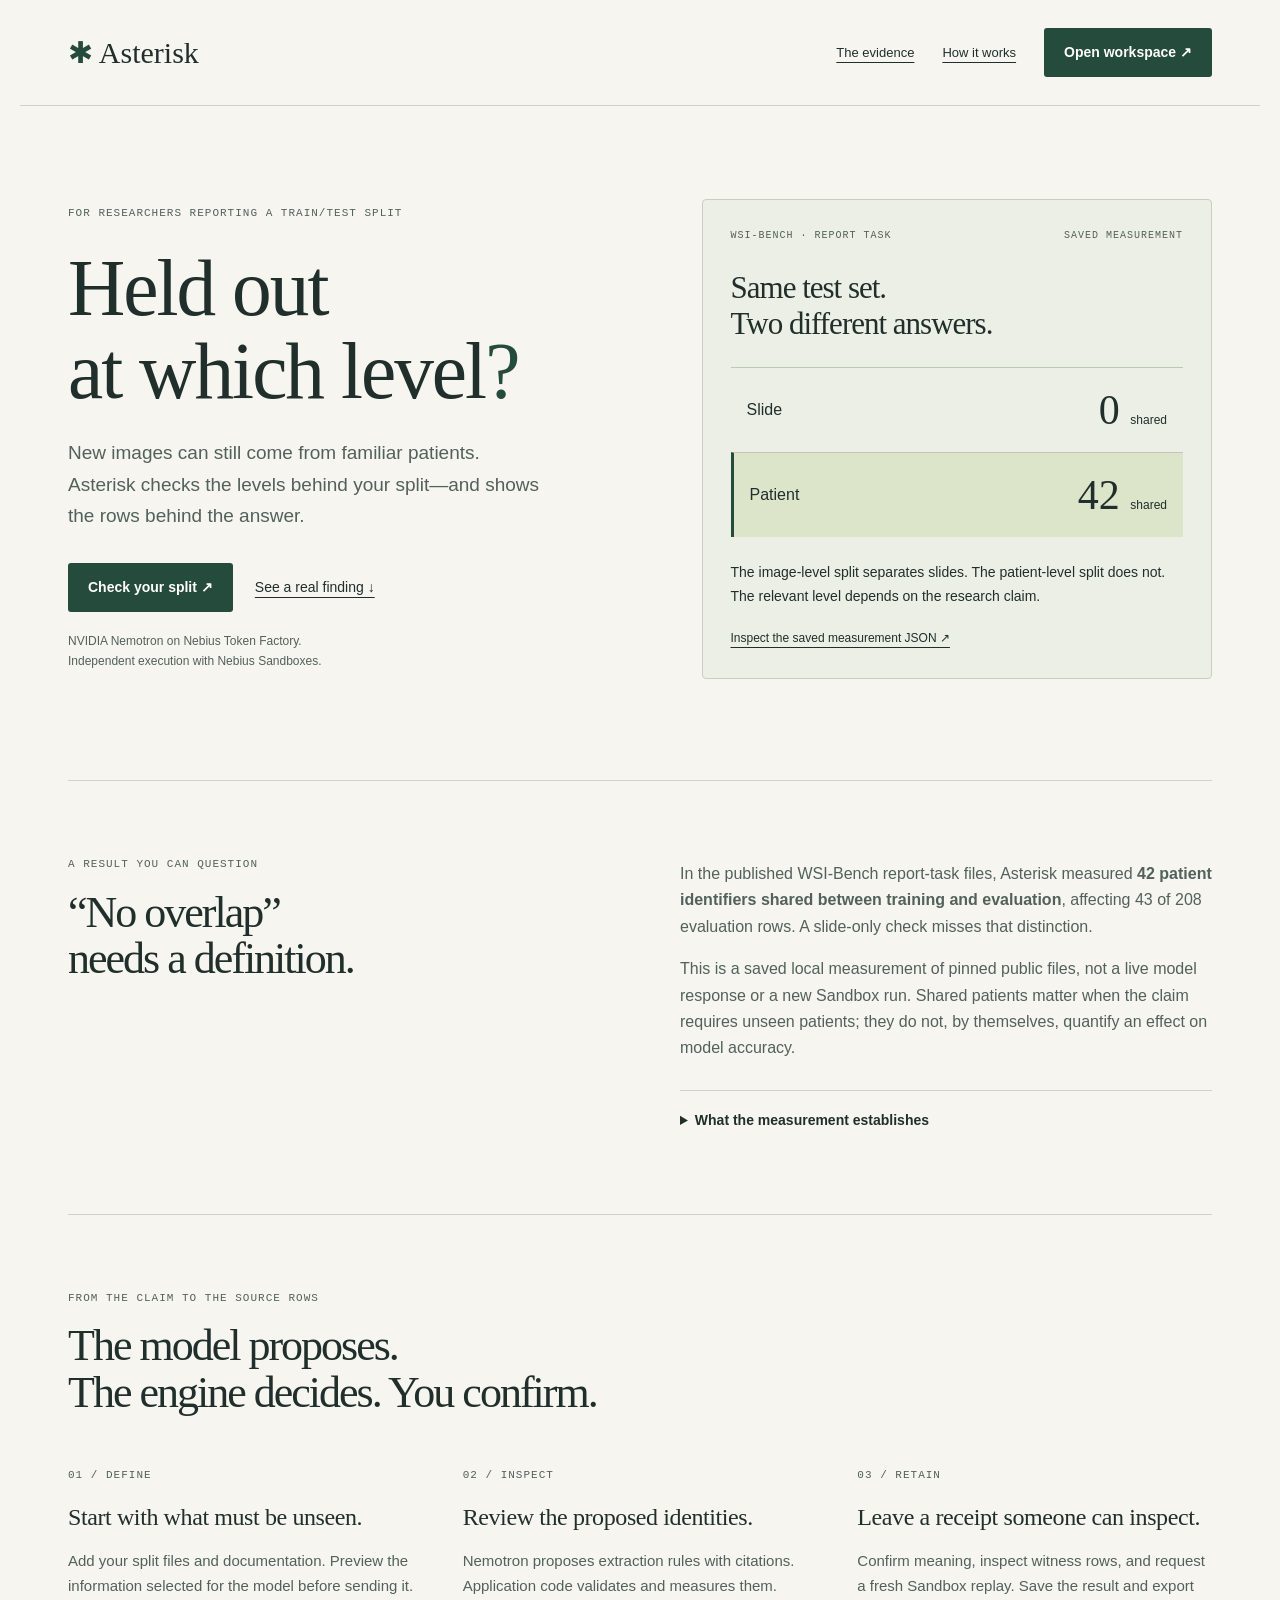
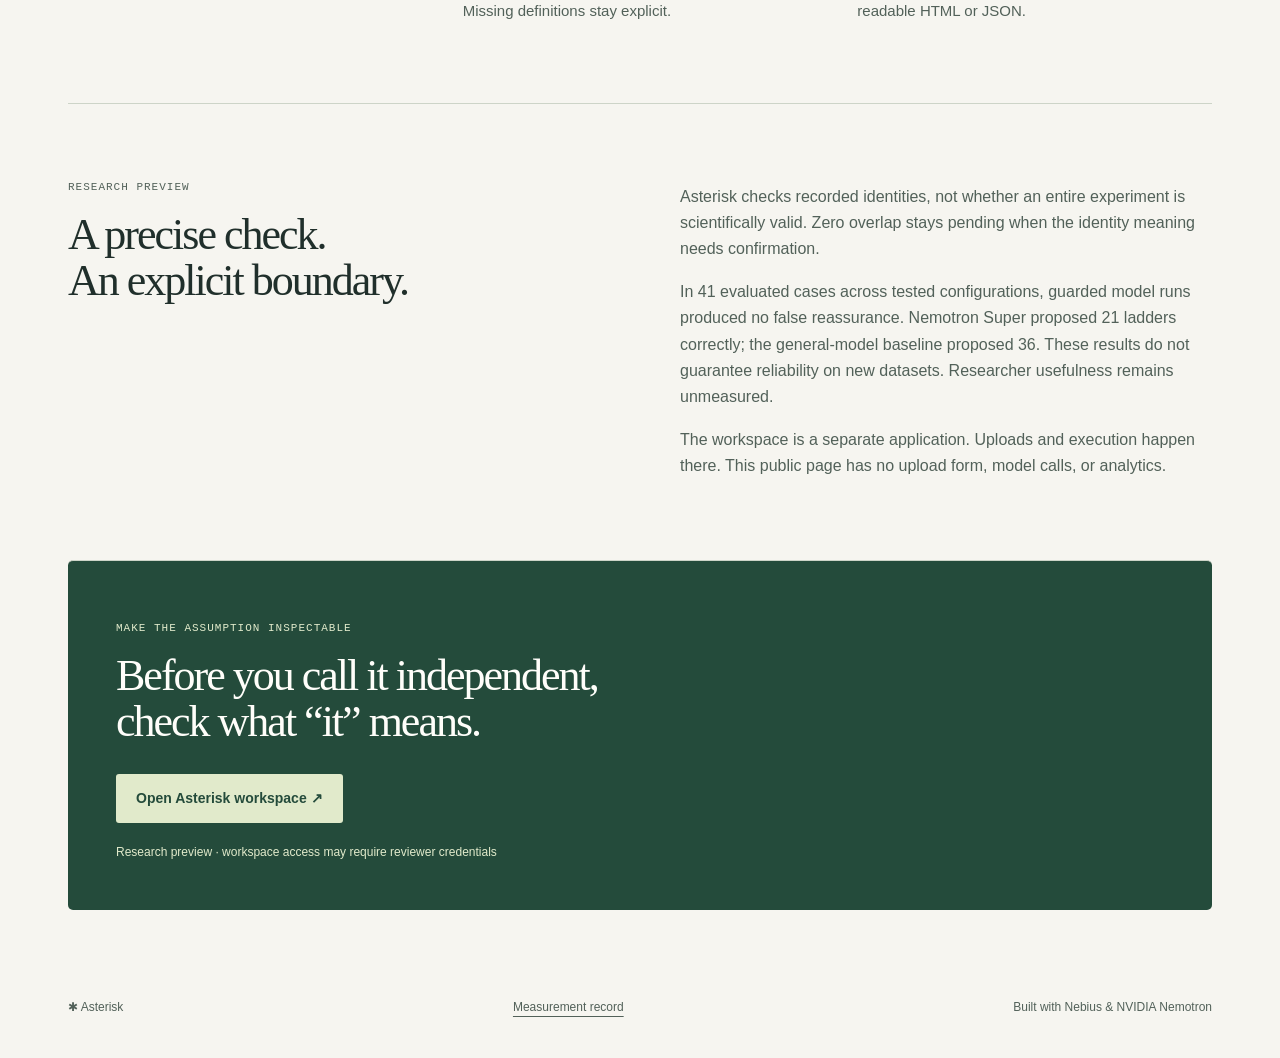
==== site/index.html @ 3e720619 "Consolidate current product and landing page onto main" ====
<!doctype html>
<html lang="en">
<head><meta charset="utf-8"><meta name="viewport" content="width=device-width,initial-scale=1"><meta name="description" content="Asterisk measures which identity levels a research split actually holds out, with source-row evidence and inspectable receipts."><title>Asterisk — Held out at which level?</title><link rel="stylesheet" href="site.css"></head>
<body>
<a class="skip" href="#main">Skip to content</a>
<header><a class="brand" href="./"><span aria-hidden="true">✱</span> Asterisk</a><nav aria-label="Main navigation"><a href="#evidence">The evidence</a><a href="#how">How it works</a><a class="button" href="https://asterisk.gowthamsarveswaran.com/static/ladder.html#propose">Open workspace ↗</a></nav></header>
<main id="main">
<section class="hero">
<div><p class="eyebrow">For researchers reporting a train/test split</p><h1>Held out<br>at which level<span>?</span></h1><p class="lede">New images can still come from familiar patients. Asterisk checks the levels behind your split—and shows the rows behind the answer.</p><div class="actions"><a class="button" href="https://asterisk.gowthamsarveswaran.com/static/ladder.html#propose">Check your split ↗</a><a href="#evidence">See a real finding ↓</a></div><p class="small">NVIDIA Nemotron on Nebius Token Factory.<br>Independent execution with Nebius Sandboxes.</p></div>
<figure><div class="figure-top"><span>WSI-Bench · report task</span><span>Saved measurement</span></div><h2>Same test set.<br>Two different answers.</h2><div class="rung"><span>Slide</span><strong>0 <small>shared</small></strong></div><div class="rung shared"><span>Patient</span><strong>42 <small>shared</small></strong></div><figcaption>The image-level split separates slides. The patient-level split does not. The relevant level depends on the research claim.</figcaption><a href="evidence.json">Inspect the saved measurement JSON ↗</a></figure>
</section>
<section id="evidence" class="evidence"><div><p class="eyebrow">A result you can question</p><h2>“No overlap”<br>needs a definition.</h2></div><div><p>In the published WSI-Bench report-task files, Asterisk measured <strong>42 patient identifiers shared between training and evaluation</strong>, affecting 43 of 208 evaluation rows. A slide-only check misses that distinction.</p><p>This is a saved local measurement of pinned public files, not a live model response or a new Sandbox run. Shared patients matter when the claim requires unseen patients; they do not, by themselves, quantify an effect on model accuracy.</p><details><summary>What the measurement establishes</summary><p>Exact identifier overlap under the recorded derivations. It does not establish duplicate image content, preprocessing leakage, a performance penalty, or independence at an undocumented level. The downloadable JSON retains source provenance and witness rows.</p></details></div></section>
<section id="how"><p class="eyebrow">From the claim to the source rows</p><h2>The model proposes.<br>The engine decides. You confirm.</h2><ol class="steps"><li><span>01 / Define</span><h3>Start with what must be unseen.</h3><p>Add your split files and documentation. Preview the information selected for the model before sending it.</p></li><li><span>02 / Inspect</span><h3>Review the proposed identities.</h3><p>Nemotron proposes extraction rules with citations. Application code validates and measures them. Missing definitions stay explicit.</p></li><li><span>03 / Retain</span><h3>Leave a receipt someone can inspect.</h3><p>Confirm meaning, inspect witness rows, and request a fresh Sandbox replay. Save the result and export readable HTML or JSON.</p></li></ol></section>
<section class="limits"><div><p class="eyebrow">Research preview</p><h2>A precise check.<br>An explicit boundary.</h2></div><div><p>Asterisk checks recorded identities, not whether an entire experiment is scientifically valid. Zero overlap stays pending when the identity meaning needs confirmation.</p><p>In 41 evaluated cases across tested configurations, guarded model runs produced no false reassurance. Nemotron Super proposed 21 ladders correctly; the general-model baseline proposed 36. These results do not guarantee reliability on new datasets. Researcher usefulness remains unmeasured.</p><p>The workspace is a separate application. Uploads and execution happen there. This public page has no upload form, model calls, or analytics.</p></div></section>
<section class="close"><p class="eyebrow">Make the assumption inspectable</p><h2>Before you call it independent,<br>check what “it” means.</h2><a class="button" href="https://asterisk.gowthamsarveswaran.com/static/ladder.html#propose">Open Asterisk workspace ↗</a><p>Research preview · workspace access may require reviewer credentials</p></section>
</main><footer><span>✱ Asterisk</span><a href="evidence.json">Measurement record</a><span>Built with Nebius &amp; NVIDIA Nemotron</span></footer>
</body></html>
---- site/site.css ----
:root{--paper:#f6f5f0;--ink:#202f2b;--muted:#526159;--line:#cdd4c8;--green:#244b3b;--pale:#e5ead9}*{box-sizing:border-box}html{scroll-behavior:smooth}body{margin:0;background:var(--paper);color:var(--ink);font:16px/1.65 Arial,sans-serif}header,main,footer{max-width:1240px;margin:auto}header{padding:28px 48px;display:flex;align-items:center;justify-content:space-between;border-bottom:1px solid var(--line);gap:24px}a{color:inherit;text-underline-offset:5px}a:hover{color:#3a694e}a:focus-visible,summary:focus-visible{outline:3px solid #a84c26;outline-offset:5px}.brand{font:30px Georgia,serif;text-decoration:none;white-space:nowrap}.brand span{color:var(--green)}nav{display:flex;align-items:center;gap:28px;font-size:13px}.button{display:inline-block;background:var(--green);color:#fffefa;text-decoration:none;padding:13px 20px;border-radius:3px;font-size:14px;font-weight:bold}.button:hover{background:#16382b;color:white}main{padding:0 48px}.hero{display:grid;grid-template-columns:1.1fr 1fr;gap:72px;align-items:center;padding:88px 0 96px}.eyebrow,.figure-top,.steps li>span{font:11px/1.6 monospace;letter-spacing:1px;text-transform:uppercase;color:var(--muted)}h1,h2{font-family:Georgia,serif;font-weight:normal;line-height:1.05;letter-spacing:-2px}h1{font-size:clamp(54px,6.2vw,82px);margin:24px 0}h1 span{color:var(--green)}h2{font-size:44px;margin:16px 0 28px}.lede{font-size:19px;line-height:1.65;color:var(--muted);max-width:480px}.actions{display:flex;gap:22px;align-items:center;flex-wrap:wrap;margin:32px 0 20px}.actions>a:not(.button){font-size:14px}.small{font-size:12px;color:var(--muted)}figure{margin:0;padding:28px;background:#ecefe5;border:1px solid #c8d0bc;border-radius:4px}.figure-top{display:flex;justify-content:space-between;gap:12px;font-size:10px}figure h2{font-size:31px;line-height:1.15;letter-spacing:-1px;margin:26px 0}.rung{display:flex;justify-content:space-between;align-items:center;padding:18px 16px;border-top:1px solid #bdc8b6}.rung strong{font:42px Georgia,serif}.rung small{font:12px Arial,sans-serif}.rung.shared{background:#dce4ca;border-left:3px solid var(--green)}figcaption{font-size:14px;margin:24px 0 16px}figure>a{font-size:12px}section:not(.hero){padding:64px 0;border-top:1px solid var(--line)}.evidence,.limits{display:grid;grid-template-columns:1fr 1fr;gap:80px}.evidence p,.limits p,.steps p{color:var(--muted)}details{border-top:1px solid var(--line);padding:18px 0;margin-top:28px}summary{cursor:pointer;font-size:14px;font-weight:bold}.steps{display:grid;grid-template-columns:repeat(3,1fr);gap:40px;list-style:none;padding:0;margin:44px 0 0}.steps h3{font:24px/1.3 Georgia,serif;letter-spacing:-.4px;margin:16px 0}.steps p{font-size:15px}.close{background:var(--green);color:#fffefa;padding:48px!important;margin-bottom:64px;border-radius:5px}.close .eyebrow,.close p{color:#e1eacb}.close .button{background:#e1eacb;color:#244b3b}.close p:last-child{font-size:12px;margin:20px 0 0}footer{padding:24px 48px 40px;display:flex;gap:24px;justify-content:space-between;flex-wrap:wrap;font-size:12px;color:var(--muted)}.skip{position:absolute;left:12px;top:-100px;background:white;padding:12px;z-index:1}.skip:focus{top:12px}@media(max-width:900px){.hero{gap:32px}.evidence,.limits{gap:36px}h1{font-size:62px}.steps{gap:24px}}@media(max-width:680px){header{padding:20px;align-items:flex-start}nav>a:not(.button){display:none}nav{gap:0}.brand{font-size:26px}.button{padding:12px 14px}main{padding:0 20px}.hero{grid-template-columns:1fr;padding:44px 0 48px;gap:32px}h1{font-size:54px}.lede{font-size:17px}figure{padding:20px}.evidence,.limits,.steps{grid-template-columns:1fr;gap:16px}h2{font-size:36px}section:not(.hero){padding:40px 0}.close{padding:30px 24px!important;margin-bottom:24px}.steps{gap:24px;margin-top:28px}footer{padding:24px 20px;justify-content:flex-start}.figure-top{flex-wrap:wrap}}@media(prefers-reduced-motion:reduce){html{scroll-behavior:auto}}
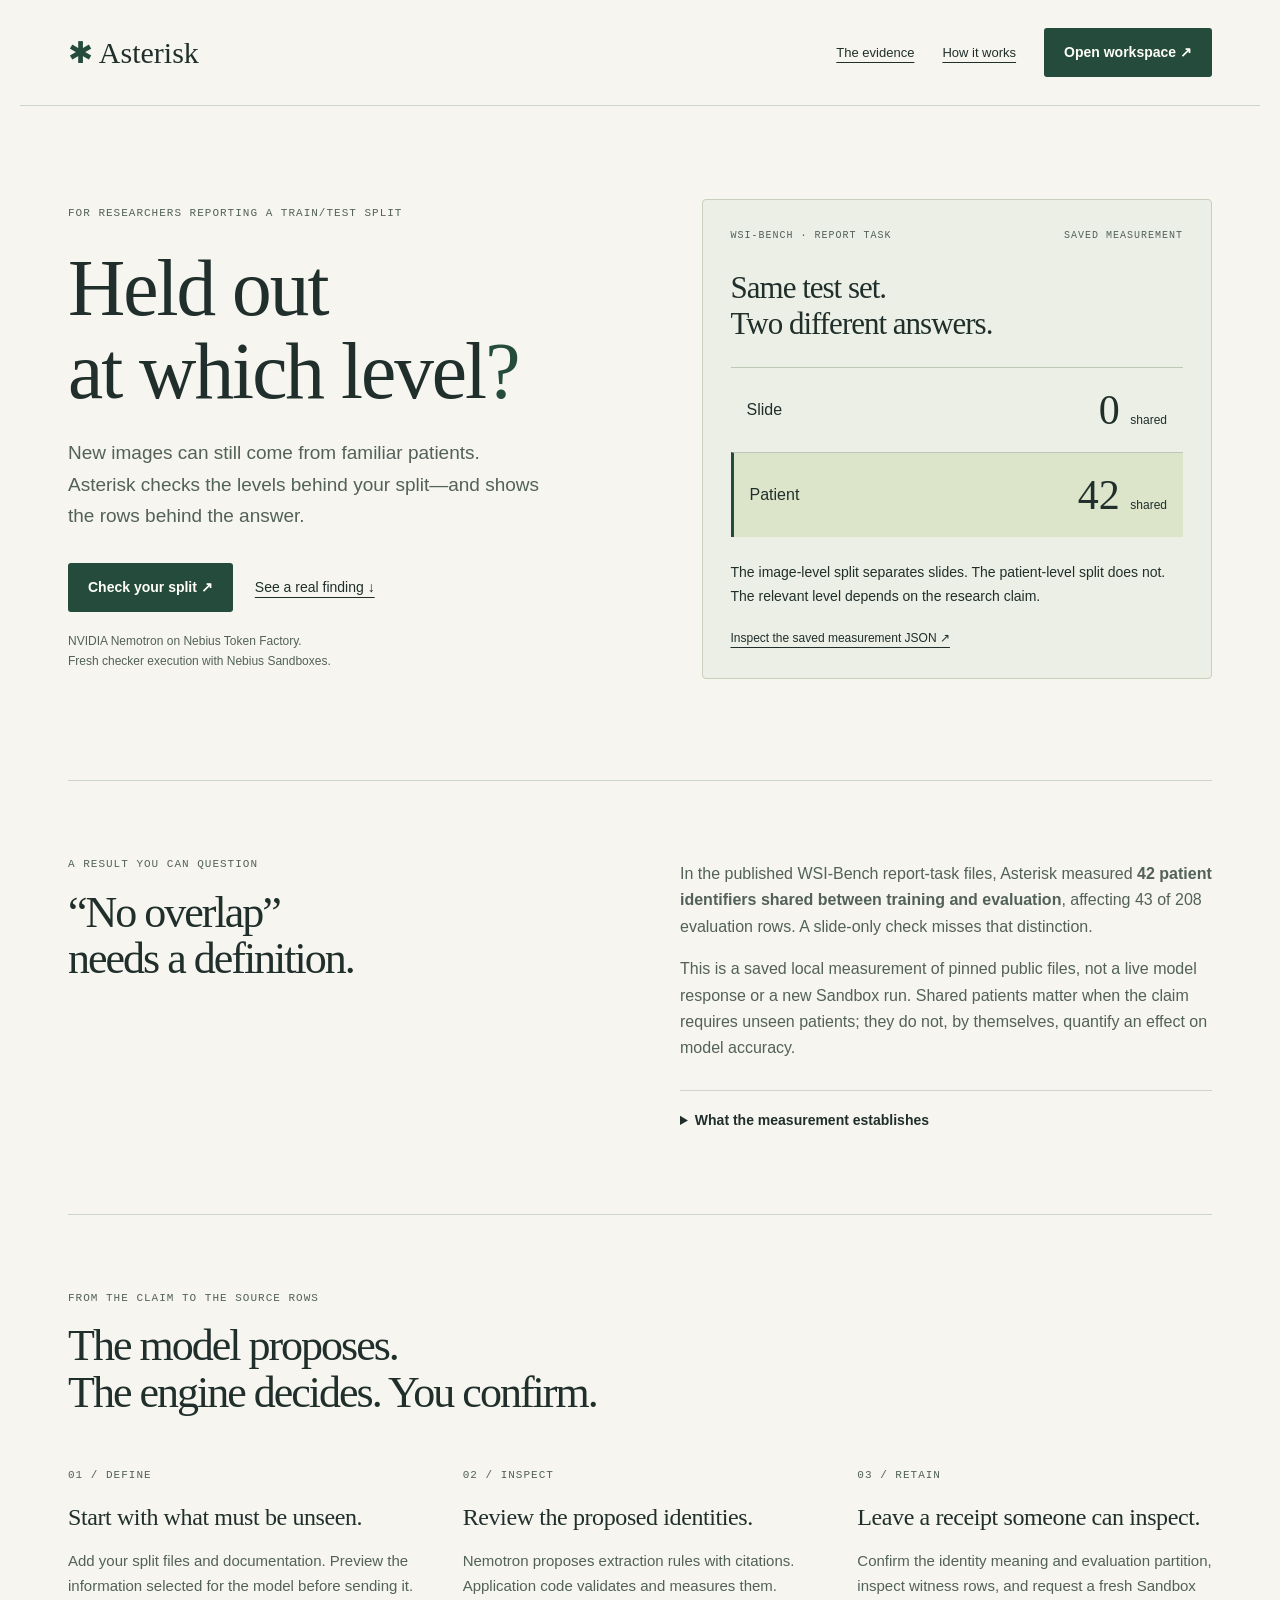
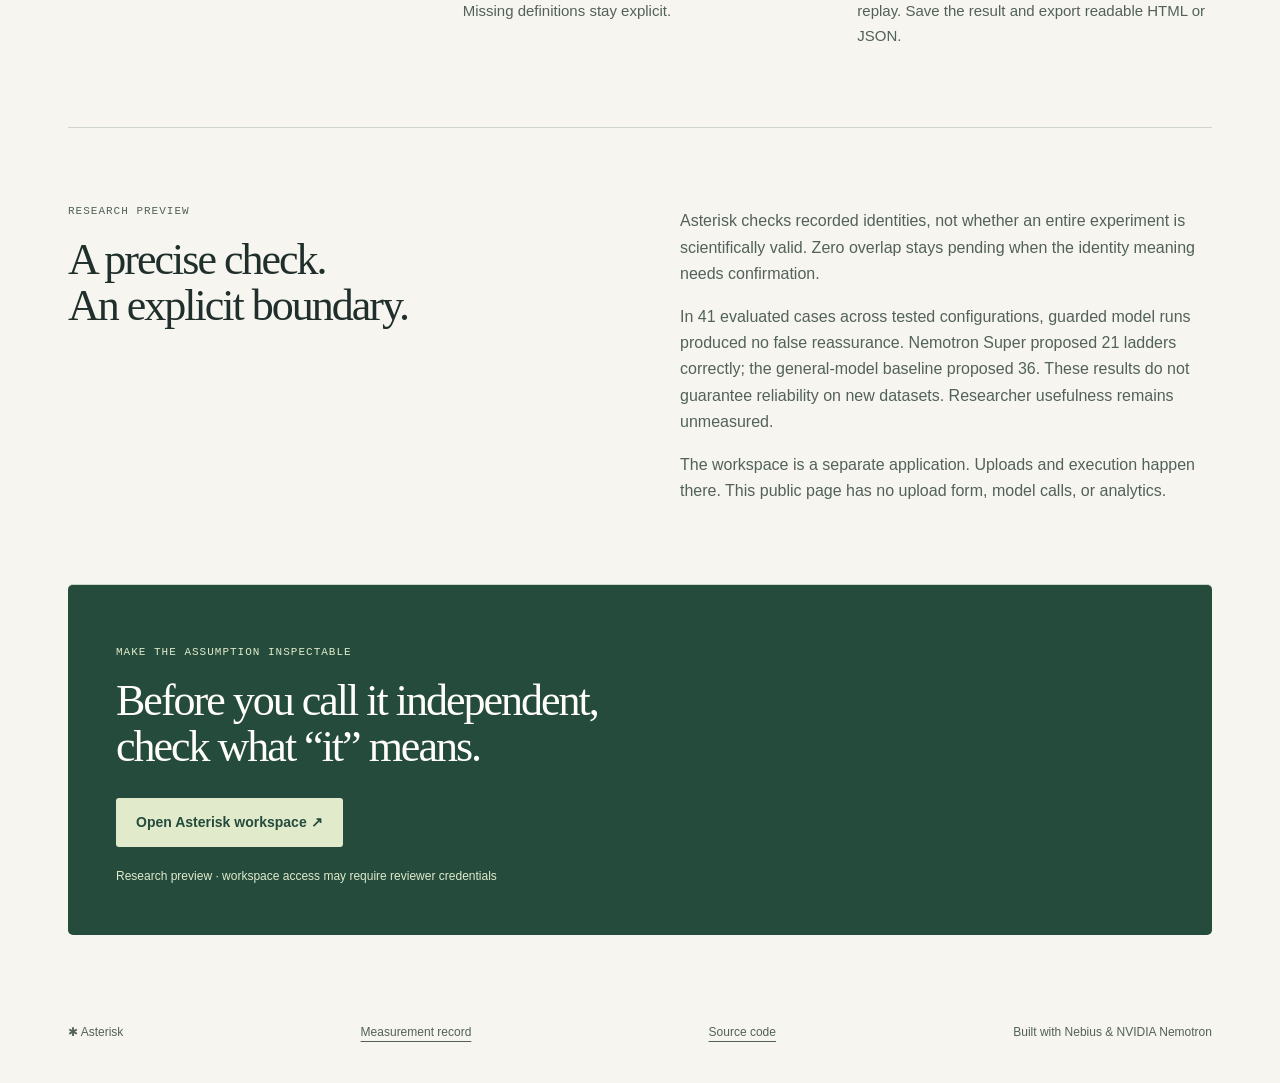
==== commit dab958b7: "Align product scope, setup and judge materials with verified release" ====
--- a/site/index.html
+++ b/site/index.html
@@ -6,12 +6,12 @@
 <header><a class="brand" href="./"><span aria-hidden="true">✱</span> Asterisk</a><nav aria-label="Main navigation"><a href="#evidence">The evidence</a><a href="#how">How it works</a><a class="button" href="https://asterisk.gowthamsarveswaran.com/static/ladder.html#propose">Open workspace ↗</a></nav></header>
 <main id="main">
 <section class="hero">
-<div><p class="eyebrow">For researchers reporting a train/test split</p><h1>Held out<br>at which level<span>?</span></h1><p class="lede">New images can still come from familiar patients. Asterisk checks the levels behind your split—and shows the rows behind the answer.</p><div class="actions"><a class="button" href="https://asterisk.gowthamsarveswaran.com/static/ladder.html#propose">Check your split ↗</a><a href="#evidence">See a real finding ↓</a></div><p class="small">NVIDIA Nemotron on Nebius Token Factory.<br>Independent execution with Nebius Sandboxes.</p></div>
+<div><p class="eyebrow">For researchers reporting a train/test split</p><h1>Held out<br>at which level<span>?</span></h1><p class="lede">New images can still come from familiar patients. Asterisk checks the levels behind your split—and shows the rows behind the answer.</p><div class="actions"><a class="button" href="https://asterisk.gowthamsarveswaran.com/static/ladder.html#propose">Check your split ↗</a><a href="#evidence">See a real finding ↓</a></div><p class="small">NVIDIA Nemotron on Nebius Token Factory.<br>Fresh checker execution with Nebius Sandboxes.</p></div>
 <figure><div class="figure-top"><span>WSI-Bench · report task</span><span>Saved measurement</span></div><h2>Same test set.<br>Two different answers.</h2><div class="rung"><span>Slide</span><strong>0 <small>shared</small></strong></div><div class="rung shared"><span>Patient</span><strong>42 <small>shared</small></strong></div><figcaption>The image-level split separates slides. The patient-level split does not. The relevant level depends on the research claim.</figcaption><a href="evidence.json">Inspect the saved measurement JSON ↗</a></figure>
 </section>
 <section id="evidence" class="evidence"><div><p class="eyebrow">A result you can question</p><h2>“No overlap”<br>needs a definition.</h2></div><div><p>In the published WSI-Bench report-task files, Asterisk measured <strong>42 patient identifiers shared between training and evaluation</strong>, affecting 43 of 208 evaluation rows. A slide-only check misses that distinction.</p><p>This is a saved local measurement of pinned public files, not a live model response or a new Sandbox run. Shared patients matter when the claim requires unseen patients; they do not, by themselves, quantify an effect on model accuracy.</p><details><summary>What the measurement establishes</summary><p>Exact identifier overlap under the recorded derivations. It does not establish duplicate image content, preprocessing leakage, a performance penalty, or independence at an undocumented level. The downloadable JSON retains source provenance and witness rows.</p></details></div></section>
-<section id="how"><p class="eyebrow">From the claim to the source rows</p><h2>The model proposes.<br>The engine decides. You confirm.</h2><ol class="steps"><li><span>01 / Define</span><h3>Start with what must be unseen.</h3><p>Add your split files and documentation. Preview the information selected for the model before sending it.</p></li><li><span>02 / Inspect</span><h3>Review the proposed identities.</h3><p>Nemotron proposes extraction rules with citations. Application code validates and measures them. Missing definitions stay explicit.</p></li><li><span>03 / Retain</span><h3>Leave a receipt someone can inspect.</h3><p>Confirm meaning, inspect witness rows, and request a fresh Sandbox replay. Save the result and export readable HTML or JSON.</p></li></ol></section>
+<section id="how"><p class="eyebrow">From the claim to the source rows</p><h2>The model proposes.<br>The engine decides. You confirm.</h2><ol class="steps"><li><span>01 / Define</span><h3>Start with what must be unseen.</h3><p>Add your split files and documentation. Preview the information selected for the model before sending it.</p></li><li><span>02 / Inspect</span><h3>Review the proposed identities.</h3><p>Nemotron proposes extraction rules with citations. Application code validates and measures them. Missing definitions stay explicit.</p></li><li><span>03 / Retain</span><h3>Leave a receipt someone can inspect.</h3><p>Confirm the identity meaning and evaluation partition, inspect witness rows, and request a fresh Sandbox replay. Save the result and export readable HTML or JSON.</p></li></ol></section>
 <section class="limits"><div><p class="eyebrow">Research preview</p><h2>A precise check.<br>An explicit boundary.</h2></div><div><p>Asterisk checks recorded identities, not whether an entire experiment is scientifically valid. Zero overlap stays pending when the identity meaning needs confirmation.</p><p>In 41 evaluated cases across tested configurations, guarded model runs produced no false reassurance. Nemotron Super proposed 21 ladders correctly; the general-model baseline proposed 36. These results do not guarantee reliability on new datasets. Researcher usefulness remains unmeasured.</p><p>The workspace is a separate application. Uploads and execution happen there. This public page has no upload form, model calls, or analytics.</p></div></section>
 <section class="close"><p class="eyebrow">Make the assumption inspectable</p><h2>Before you call it independent,<br>check what “it” means.</h2><a class="button" href="https://asterisk.gowthamsarveswaran.com/static/ladder.html#propose">Open Asterisk workspace ↗</a><p>Research preview · workspace access may require reviewer credentials</p></section>
-</main><footer><span>✱ Asterisk</span><a href="evidence.json">Measurement record</a><span>Built with Nebius &amp; NVIDIA Nemotron</span></footer>
+</main><footer><span>✱ Asterisk</span><a href="evidence.json">Measurement record</a><a href="https://github.com/gowtham0992/asterisk">Source code</a><span>Built with Nebius &amp; NVIDIA Nemotron</span></footer>
 </body></html>
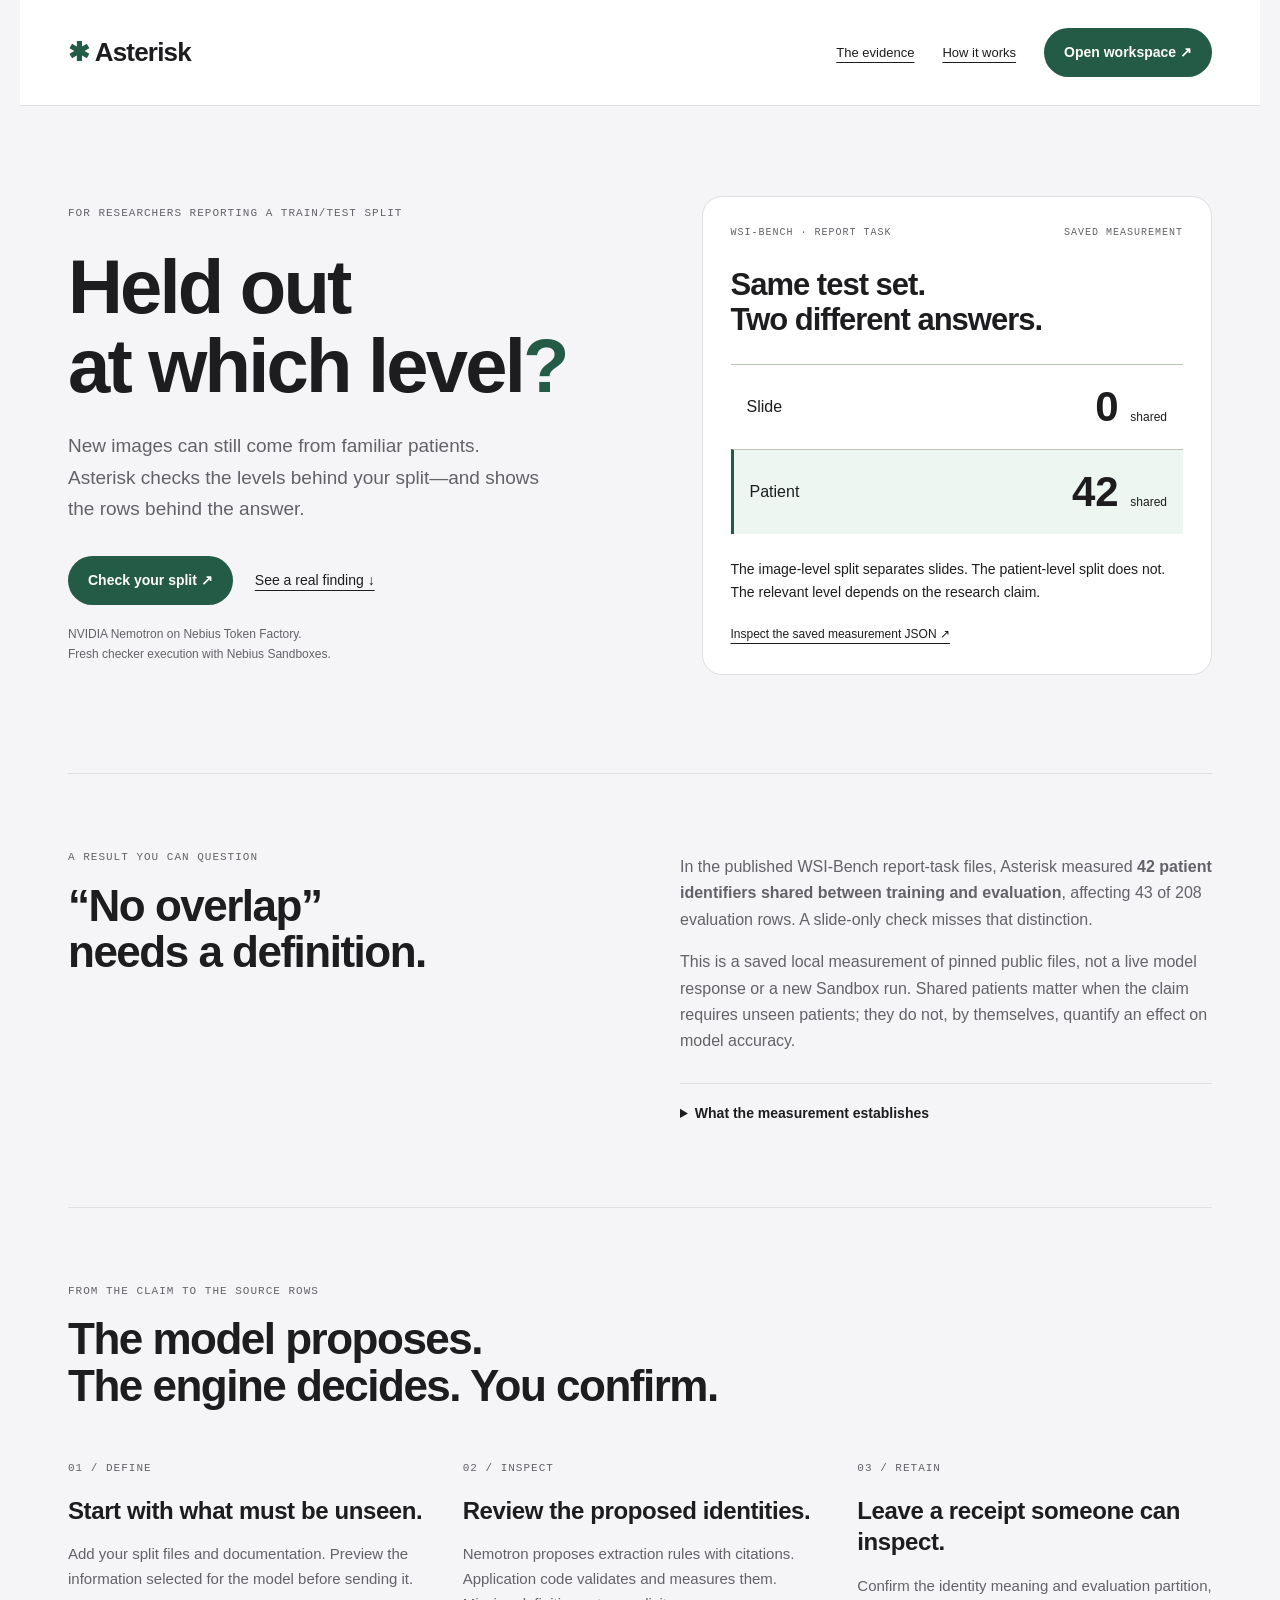
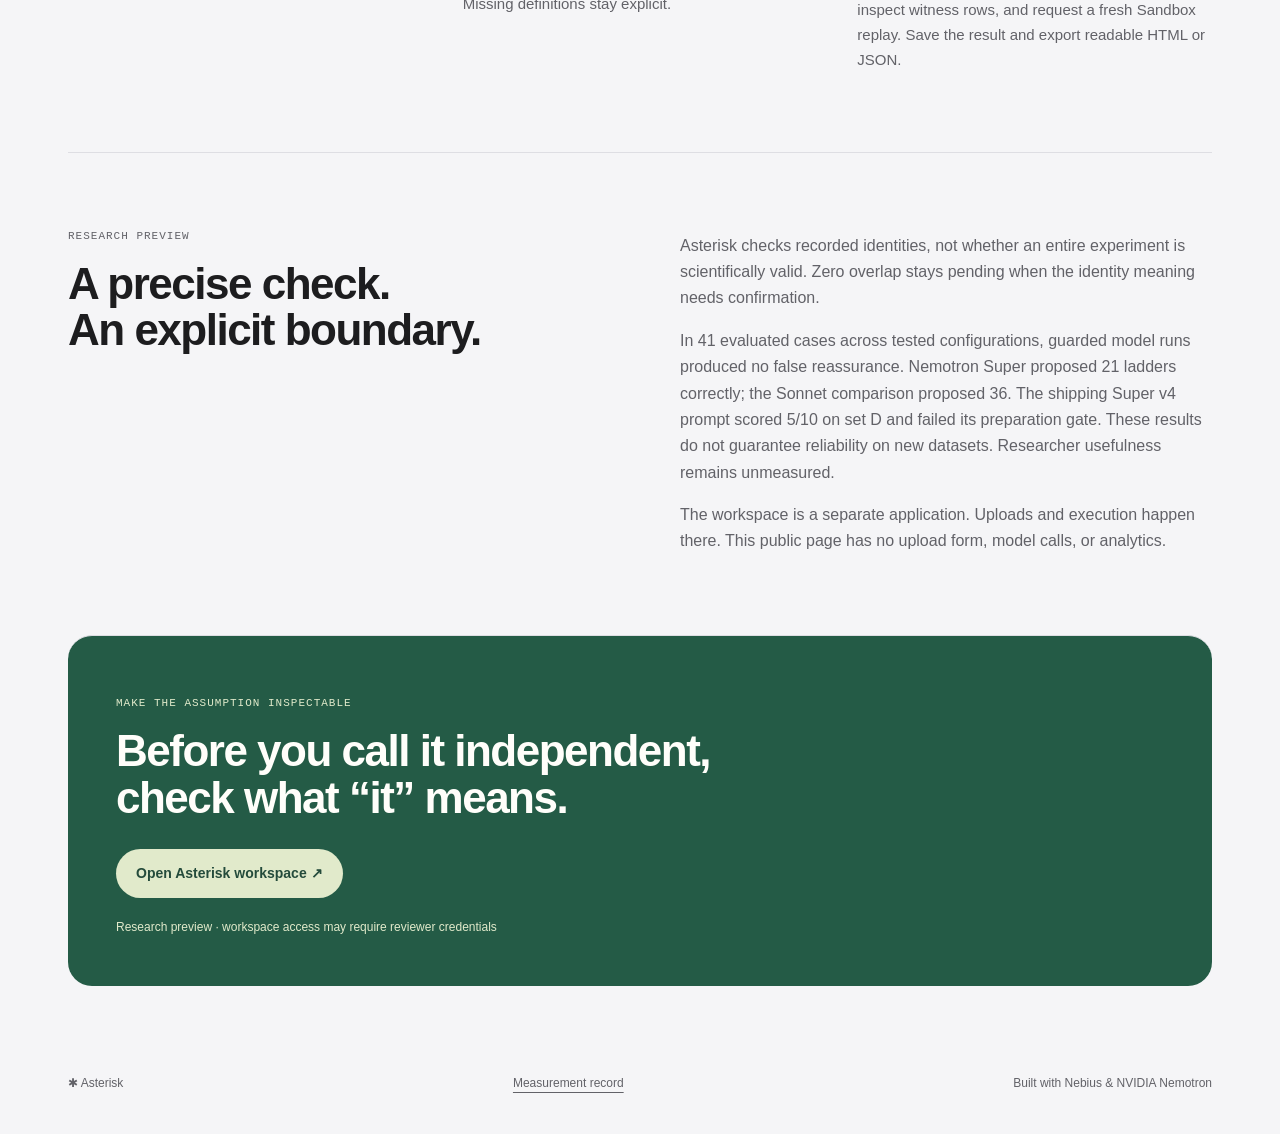
==== commit 11d60c07: "Align product packaging with the current ladder workflow" ====
--- a/site/index.html
+++ b/site/index.html
@@ -11,7 +11,7 @@
 </section>
 <section id="evidence" class="evidence"><div><p class="eyebrow">A result you can question</p><h2>“No overlap”<br>needs a definition.</h2></div><div><p>In the published WSI-Bench report-task files, Asterisk measured <strong>42 patient identifiers shared between training and evaluation</strong>, affecting 43 of 208 evaluation rows. A slide-only check misses that distinction.</p><p>This is a saved local measurement of pinned public files, not a live model response or a new Sandbox run. Shared patients matter when the claim requires unseen patients; they do not, by themselves, quantify an effect on model accuracy.</p><details><summary>What the measurement establishes</summary><p>Exact identifier overlap under the recorded derivations. It does not establish duplicate image content, preprocessing leakage, a performance penalty, or independence at an undocumented level. The downloadable JSON retains source provenance and witness rows.</p></details></div></section>
 <section id="how"><p class="eyebrow">From the claim to the source rows</p><h2>The model proposes.<br>The engine decides. You confirm.</h2><ol class="steps"><li><span>01 / Define</span><h3>Start with what must be unseen.</h3><p>Add your split files and documentation. Preview the information selected for the model before sending it.</p></li><li><span>02 / Inspect</span><h3>Review the proposed identities.</h3><p>Nemotron proposes extraction rules with citations. Application code validates and measures them. Missing definitions stay explicit.</p></li><li><span>03 / Retain</span><h3>Leave a receipt someone can inspect.</h3><p>Confirm the identity meaning and evaluation partition, inspect witness rows, and request a fresh Sandbox replay. Save the result and export readable HTML or JSON.</p></li></ol></section>
-<section class="limits"><div><p class="eyebrow">Research preview</p><h2>A precise check.<br>An explicit boundary.</h2></div><div><p>Asterisk checks recorded identities, not whether an entire experiment is scientifically valid. Zero overlap stays pending when the identity meaning needs confirmation.</p><p>In 41 evaluated cases across tested configurations, guarded model runs produced no false reassurance. Nemotron Super proposed 21 ladders correctly; the general-model baseline proposed 36. These results do not guarantee reliability on new datasets. Researcher usefulness remains unmeasured.</p><p>The workspace is a separate application. Uploads and execution happen there. This public page has no upload form, model calls, or analytics.</p></div></section>
+<section class="limits"><div><p class="eyebrow">Research preview</p><h2>A precise check.<br>An explicit boundary.</h2></div><div><p>Asterisk checks recorded identities, not whether an entire experiment is scientifically valid. Zero overlap stays pending when the identity meaning needs confirmation.</p><p>In 41 evaluated cases across tested configurations, guarded model runs produced no false reassurance. Nemotron Super proposed 21 ladders correctly; the Sonnet comparison proposed 36. The shipping Super v4 prompt scored 5/10 on set D and failed its preparation gate. These results do not guarantee reliability on new datasets. Researcher usefulness remains unmeasured.</p><p>The workspace is a separate application. Uploads and execution happen there. This public page has no upload form, model calls, or analytics.</p></div></section>
 <section class="close"><p class="eyebrow">Make the assumption inspectable</p><h2>Before you call it independent,<br>check what “it” means.</h2><a class="button" href="https://asterisk.gowthamsarveswaran.com/static/ladder.html#propose">Open Asterisk workspace ↗</a><p>Research preview · workspace access may require reviewer credentials</p></section>
-</main><footer><span>✱ Asterisk</span><a href="evidence.json">Measurement record</a><a href="https://github.com/gowtham0992/asterisk">Source code</a><span>Built with Nebius &amp; NVIDIA Nemotron</span></footer>
+</main><footer><span>✱ Asterisk</span><a href="evidence.json">Measurement record</a><span>Built with Nebius &amp; NVIDIA Nemotron</span></footer>
 </body></html>
--- a/site/site.css
+++ b/site/site.css
@@ -1 +1,13 @@
 :root{--paper:#f6f5f0;--ink:#202f2b;--muted:#526159;--line:#cdd4c8;--green:#244b3b;--pale:#e5ead9}*{box-sizing:border-box}html{scroll-behavior:smooth}body{margin:0;background:var(--paper);color:var(--ink);font:16px/1.65 Arial,sans-serif}header,main,footer{max-width:1240px;margin:auto}header{padding:28px 48px;display:flex;align-items:center;justify-content:space-between;border-bottom:1px solid var(--line);gap:24px}a{color:inherit;text-underline-offset:5px}a:hover{color:#3a694e}a:focus-visible,summary:focus-visible{outline:3px solid #a84c26;outline-offset:5px}.brand{font:30px Georgia,serif;text-decoration:none;white-space:nowrap}.brand span{color:var(--green)}nav{display:flex;align-items:center;gap:28px;font-size:13px}.button{display:inline-block;background:var(--green);color:#fffefa;text-decoration:none;padding:13px 20px;border-radius:3px;font-size:14px;font-weight:bold}.button:hover{background:#16382b;color:white}main{padding:0 48px}.hero{display:grid;grid-template-columns:1.1fr 1fr;gap:72px;align-items:center;padding:88px 0 96px}.eyebrow,.figure-top,.steps li>span{font:11px/1.6 monospace;letter-spacing:1px;text-transform:uppercase;color:var(--muted)}h1,h2{font-family:Georgia,serif;font-weight:normal;line-height:1.05;letter-spacing:-2px}h1{font-size:clamp(54px,6.2vw,82px);margin:24px 0}h1 span{color:var(--green)}h2{font-size:44px;margin:16px 0 28px}.lede{font-size:19px;line-height:1.65;color:var(--muted);max-width:480px}.actions{display:flex;gap:22px;align-items:center;flex-wrap:wrap;margin:32px 0 20px}.actions>a:not(.button){font-size:14px}.small{font-size:12px;color:var(--muted)}figure{margin:0;padding:28px;background:#ecefe5;border:1px solid #c8d0bc;border-radius:4px}.figure-top{display:flex;justify-content:space-between;gap:12px;font-size:10px}figure h2{font-size:31px;line-height:1.15;letter-spacing:-1px;margin:26px 0}.rung{display:flex;justify-content:space-between;align-items:center;padding:18px 16px;border-top:1px solid #bdc8b6}.rung strong{font:42px Georgia,serif}.rung small{font:12px Arial,sans-serif}.rung.shared{background:#dce4ca;border-left:3px solid var(--green)}figcaption{font-size:14px;margin:24px 0 16px}figure>a{font-size:12px}section:not(.hero){padding:64px 0;border-top:1px solid var(--line)}.evidence,.limits{display:grid;grid-template-columns:1fr 1fr;gap:80px}.evidence p,.limits p,.steps p{color:var(--muted)}details{border-top:1px solid var(--line);padding:18px 0;margin-top:28px}summary{cursor:pointer;font-size:14px;font-weight:bold}.steps{display:grid;grid-template-columns:repeat(3,1fr);gap:40px;list-style:none;padding:0;margin:44px 0 0}.steps h3{font:24px/1.3 Georgia,serif;letter-spacing:-.4px;margin:16px 0}.steps p{font-size:15px}.close{background:var(--green);color:#fffefa;padding:48px!important;margin-bottom:64px;border-radius:5px}.close .eyebrow,.close p{color:#e1eacb}.close .button{background:#e1eacb;color:#244b3b}.close p:last-child{font-size:12px;margin:20px 0 0}footer{padding:24px 48px 40px;display:flex;gap:24px;justify-content:space-between;flex-wrap:wrap;font-size:12px;color:var(--muted)}.skip{position:absolute;left:12px;top:-100px;background:white;padding:12px;z-index:1}.skip:focus{top:12px}@media(max-width:900px){.hero{gap:32px}.evidence,.limits{gap:36px}h1{font-size:62px}.steps{gap:24px}}@media(max-width:680px){header{padding:20px;align-items:flex-start}nav>a:not(.button){display:none}nav{gap:0}.brand{font-size:26px}.button{padding:12px 14px}main{padding:0 20px}.hero{grid-template-columns:1fr;padding:44px 0 48px;gap:32px}h1{font-size:54px}.lede{font-size:17px}figure{padding:20px}.evidence,.limits,.steps{grid-template-columns:1fr;gap:16px}h2{font-size:36px}section:not(.hero){padding:40px 0}.close{padding:30px 24px!important;margin-bottom:24px}.steps{gap:24px;margin-top:28px}footer{padding:24px 20px;justify-content:flex-start}.figure-top{flex-wrap:wrap}}@media(prefers-reduced-motion:reduce){html{scroll-behavior:auto}}
+
+/* Match the quiet application identity. */
+:root{--paper:#f5f5f7;--ink:#1d1d1f;--muted:#626268;--line:#dedee3;--green:#245b46;--pale:#edf6f0}
+body{font-family:-apple-system,BlinkMacSystemFont,'Segoe UI',Helvetica,Arial,sans-serif;-webkit-font-smoothing:antialiased}
+h1,h2,.brand,.steps h3,.rung strong{font-family:inherit;font-weight:650}
+h1{font-size:clamp(48px,6vw,76px);letter-spacing:-2.8px}h2{letter-spacing:-1.5px}
+header{background:#fff}.brand{font-size:26px;letter-spacing:-.8px}
+.button{border-radius:999px;min-height:44px;white-space:normal;max-width:100%;overflow-wrap:anywhere}
+figure{background:#fff;border-color:var(--line);border-radius:20px}
+.rung.shared{background:var(--pale)}.close{border-radius:24px}
+a:focus-visible,summary:focus-visible{outline-color:var(--green)}
+@media(max-width:680px){h1{font-size:48px}.close{border-radius:20px}}
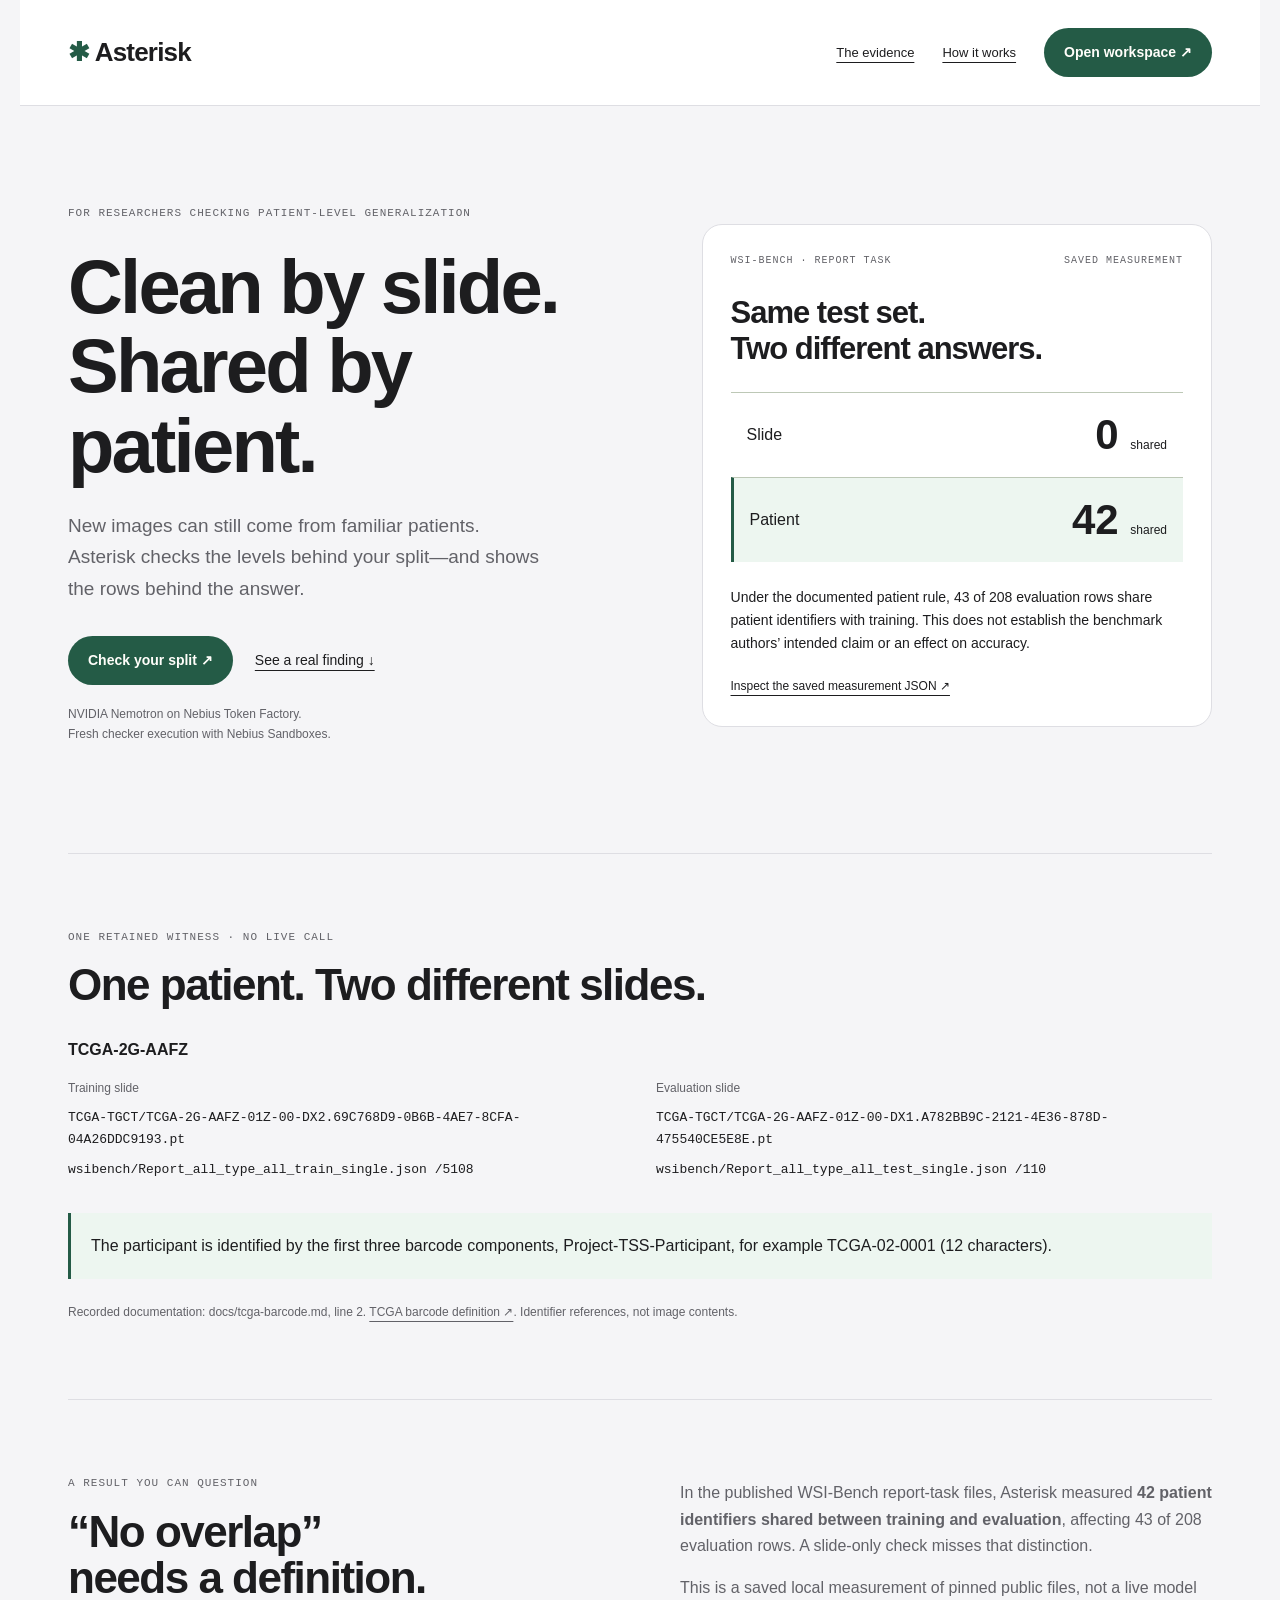
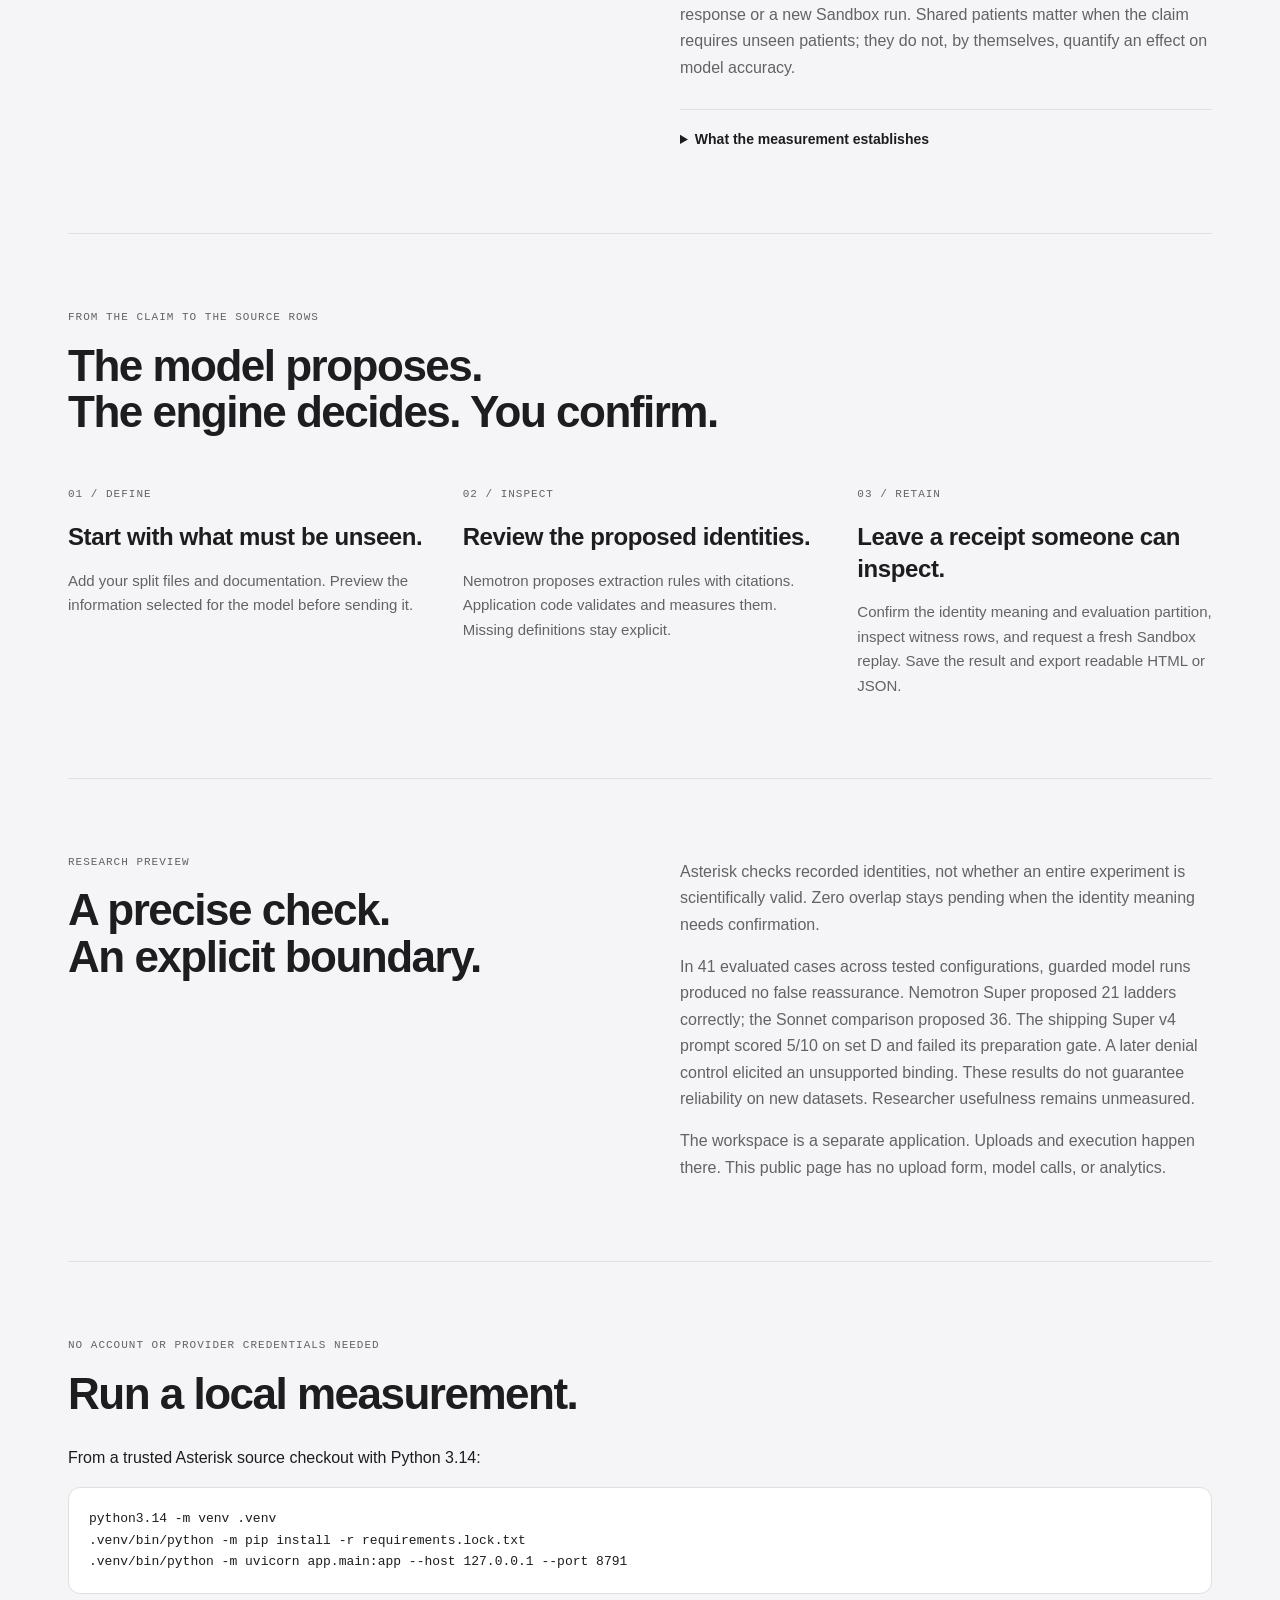
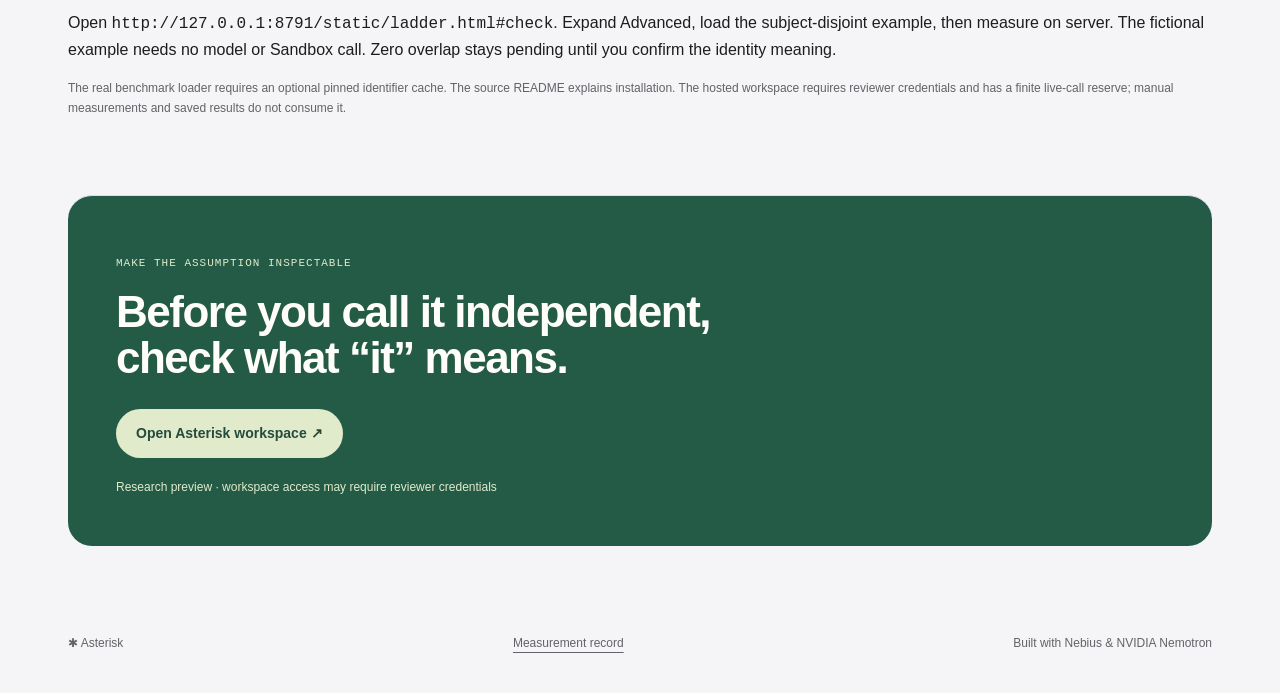
==== commit f8d8950c: "Lead with the real split receipt and expose a read-only introduction" ====
--- a/site/index.html
+++ b/site/index.html
@@ -1,17 +1,21 @@
 <!doctype html>
 <html lang="en">
-<head><meta charset="utf-8"><meta name="viewport" content="width=device-width,initial-scale=1"><meta name="description" content="Asterisk measures which identity levels a research split actually holds out, with source-row evidence and inspectable receipts."><title>Asterisk — Held out at which level?</title><link rel="stylesheet" href="site.css"></head>
+<head><meta charset="utf-8"><meta name="viewport" content="width=device-width,initial-scale=1"><meta name="description" content="Asterisk measures which identity levels a research split actually holds out, with source-row evidence and inspectable receipts."><title>Asterisk — Clean by slide. Shared by patient.</title><link rel="stylesheet" href="site.css"></head>
 <body>
 <a class="skip" href="#main">Skip to content</a>
-<header><a class="brand" href="./"><span aria-hidden="true">✱</span> Asterisk</a><nav aria-label="Main navigation"><a href="#evidence">The evidence</a><a href="#how">How it works</a><a class="button" href="https://asterisk.gowthamsarveswaran.com/static/ladder.html#propose">Open workspace ↗</a></nav></header>
+<header><a class="brand" href="./"><span aria-hidden="true">✱</span> Asterisk</a><nav aria-label="Main navigation"><a href="#evidence">The evidence</a><a href="#how">How it works</a><a class="button" href="https://asterisk.gowthamsarveswaran.com/static/ladder.html#receipt">Open workspace ↗</a></nav></header>
 <main id="main">
 <section class="hero">
-<div><p class="eyebrow">For researchers reporting a train/test split</p><h1>Held out<br>at which level<span>?</span></h1><p class="lede">New images can still come from familiar patients. Asterisk checks the levels behind your split—and shows the rows behind the answer.</p><div class="actions"><a class="button" href="https://asterisk.gowthamsarveswaran.com/static/ladder.html#propose">Check your split ↗</a><a href="#evidence">See a real finding ↓</a></div><p class="small">NVIDIA Nemotron on Nebius Token Factory.<br>Fresh checker execution with Nebius Sandboxes.</p></div>
-<figure><div class="figure-top"><span>WSI-Bench · report task</span><span>Saved measurement</span></div><h2>Same test set.<br>Two different answers.</h2><div class="rung"><span>Slide</span><strong>0 <small>shared</small></strong></div><div class="rung shared"><span>Patient</span><strong>42 <small>shared</small></strong></div><figcaption>The image-level split separates slides. The patient-level split does not. The relevant level depends on the research claim.</figcaption><a href="evidence.json">Inspect the saved measurement JSON ↗</a></figure>
+<div><p class="eyebrow">For researchers checking patient-level generalization</p><h1>Clean by slide.<br>Shared by patient.</h1><p class="lede">New images can still come from familiar patients. Asterisk checks the levels behind your split—and shows the rows behind the answer.</p><div class="actions"><a class="button" href="https://asterisk.gowthamsarveswaran.com/static/ladder.html#receipt">Check your split ↗</a><a href="#evidence">See a real finding ↓</a></div><p class="small">NVIDIA Nemotron on Nebius Token Factory.<br>Fresh checker execution with Nebius Sandboxes.</p></div>
+<figure><div class="figure-top"><span>WSI-Bench · report task</span><span>Saved measurement</span></div><h2>Same test set.<br>Two different answers.</h2><div class="rung"><span>Slide</span><strong>0 <small>shared</small></strong></div><div class="rung shared"><span>Patient</span><strong>42 <small>shared</small></strong></div><figcaption>Under the documented patient rule, 43 of 208 evaluation rows share patient identifiers with training. This does not establish the benchmark authors’ intended claim or an effect on accuracy.</figcaption><a href="evidence.json">Inspect the saved measurement JSON ↗</a></figure>
 </section>
+<section class="witness" aria-labelledby="witness-title"><p class="eyebrow">One retained witness · no live call</p><h2 id="witness-title">One patient. Two different slides.</h2><strong>TCGA-2G-AAFZ</strong><dl><div><dt>Training slide</dt><dd>TCGA-TGCT/TCGA-2G-AAFZ-01Z-00-DX2.69C768D9-0B6B-4AE7-8CFA-04A26DDC9193.pt</dd><dd>wsibench/Report_all_type_all_train_single.json /5108</dd></div><div><dt>Evaluation slide</dt><dd>TCGA-TGCT/TCGA-2G-AAFZ-01Z-00-DX1.A782BB9C-2121-4E36-878D-475540CE5E8E.pt</dd><dd>wsibench/Report_all_type_all_test_single.json /110</dd></div></dl><blockquote>The participant is identified by the first three barcode components, Project-TSS-Participant, for example TCGA-02-0001 (12 characters).</blockquote><p class="small">Recorded documentation: docs/tcga-barcode.md, line 2. <a href="https://docs.gdc.cancer.gov/Encyclopedia/pages/TCGA_Barcode/">TCGA barcode definition ↗</a>. Identifier references, not image contents.</p></section>
 <section id="evidence" class="evidence"><div><p class="eyebrow">A result you can question</p><h2>“No overlap”<br>needs a definition.</h2></div><div><p>In the published WSI-Bench report-task files, Asterisk measured <strong>42 patient identifiers shared between training and evaluation</strong>, affecting 43 of 208 evaluation rows. A slide-only check misses that distinction.</p><p>This is a saved local measurement of pinned public files, not a live model response or a new Sandbox run. Shared patients matter when the claim requires unseen patients; they do not, by themselves, quantify an effect on model accuracy.</p><details><summary>What the measurement establishes</summary><p>Exact identifier overlap under the recorded derivations. It does not establish duplicate image content, preprocessing leakage, a performance penalty, or independence at an undocumented level. The downloadable JSON retains source provenance and witness rows.</p></details></div></section>
 <section id="how"><p class="eyebrow">From the claim to the source rows</p><h2>The model proposes.<br>The engine decides. You confirm.</h2><ol class="steps"><li><span>01 / Define</span><h3>Start with what must be unseen.</h3><p>Add your split files and documentation. Preview the information selected for the model before sending it.</p></li><li><span>02 / Inspect</span><h3>Review the proposed identities.</h3><p>Nemotron proposes extraction rules with citations. Application code validates and measures them. Missing definitions stay explicit.</p></li><li><span>03 / Retain</span><h3>Leave a receipt someone can inspect.</h3><p>Confirm the identity meaning and evaluation partition, inspect witness rows, and request a fresh Sandbox replay. Save the result and export readable HTML or JSON.</p></li></ol></section>
-<section class="limits"><div><p class="eyebrow">Research preview</p><h2>A precise check.<br>An explicit boundary.</h2></div><div><p>Asterisk checks recorded identities, not whether an entire experiment is scientifically valid. Zero overlap stays pending when the identity meaning needs confirmation.</p><p>In 41 evaluated cases across tested configurations, guarded model runs produced no false reassurance. Nemotron Super proposed 21 ladders correctly; the Sonnet comparison proposed 36. The shipping Super v4 prompt scored 5/10 on set D and failed its preparation gate. These results do not guarantee reliability on new datasets. Researcher usefulness remains unmeasured.</p><p>The workspace is a separate application. Uploads and execution happen there. This public page has no upload form, model calls, or analytics.</p></div></section>
-<section class="close"><p class="eyebrow">Make the assumption inspectable</p><h2>Before you call it independent,<br>check what “it” means.</h2><a class="button" href="https://asterisk.gowthamsarveswaran.com/static/ladder.html#propose">Open Asterisk workspace ↗</a><p>Research preview · workspace access may require reviewer credentials</p></section>
+<section class="limits"><div><p class="eyebrow">Research preview</p><h2>A precise check.<br>An explicit boundary.</h2></div><div><p>Asterisk checks recorded identities, not whether an entire experiment is scientifically valid. Zero overlap stays pending when the identity meaning needs confirmation.</p><p>In 41 evaluated cases across tested configurations, guarded model runs produced no false reassurance. Nemotron Super proposed 21 ladders correctly; the Sonnet comparison proposed 36. The shipping Super v4 prompt scored 5/10 on set D and failed its preparation gate. A later denial control elicited an unsupported binding. These results do not guarantee reliability on new datasets. Researcher usefulness remains unmeasured.</p><p>The workspace is a separate application. Uploads and execution happen there. This public page has no upload form, model calls, or analytics.</p></div></section>
+<section id="local"><p class="eyebrow">No account or provider credentials needed</p><h2>Run a local measurement.</h2><p>From a trusted Asterisk source checkout with Python 3.14:</p><pre>python3.14 -m venv .venv
+.venv/bin/python -m pip install -r requirements.lock.txt
+.venv/bin/python -m uvicorn app.main:app --host 127.0.0.1 --port 8791</pre><p>Open <code>http://127.0.0.1:8791/static/ladder.html#check</code>. Expand Advanced, load the subject-disjoint example, then measure on server. The fictional example needs no model or Sandbox call. Zero overlap stays pending until you confirm the identity meaning.</p><p class="small">The real benchmark loader requires an optional pinned identifier cache. The source README explains installation. The hosted workspace requires reviewer credentials and has a finite live-call reserve; manual measurements and saved results do not consume it.</p></section>
+<section class="close"><p class="eyebrow">Make the assumption inspectable</p><h2>Before you call it independent,<br>check what “it” means.</h2><a class="button" href="https://asterisk.gowthamsarveswaran.com/static/ladder.html#receipt">Open Asterisk workspace ↗</a><p>Research preview · workspace access may require reviewer credentials</p></section>
 </main><footer><span>✱ Asterisk</span><a href="evidence.json">Measurement record</a><span>Built with Nebius &amp; NVIDIA Nemotron</span></footer>
 </body></html>
--- a/site/site.css
+++ b/site/site.css
@@ -11,3 +11,5 @@
 .rung.shared{background:var(--pale)}.close{border-radius:24px}
 a:focus-visible,summary:focus-visible{outline-color:var(--green)}
 @media(max-width:680px){h1{font-size:48px}.close{border-radius:20px}}
+
+.witness dl{display:grid;grid-template-columns:1fr 1fr;gap:32px}.witness dt{font-size:12px;color:var(--muted)}.witness dd{margin:8px 0;font:13px/1.7 monospace;overflow-wrap:anywhere}.witness blockquote{margin:24px 0;padding:20px;background:var(--pale);border-left:3px solid var(--green)}pre{white-space:pre-wrap;overflow-wrap:anywhere;padding:20px;background:#fff;border:1px solid var(--line);border-radius:12px;font-size:13px}code{overflow-wrap:anywhere}@media(max-width:680px){.witness dl{grid-template-columns:1fr;gap:20px}}
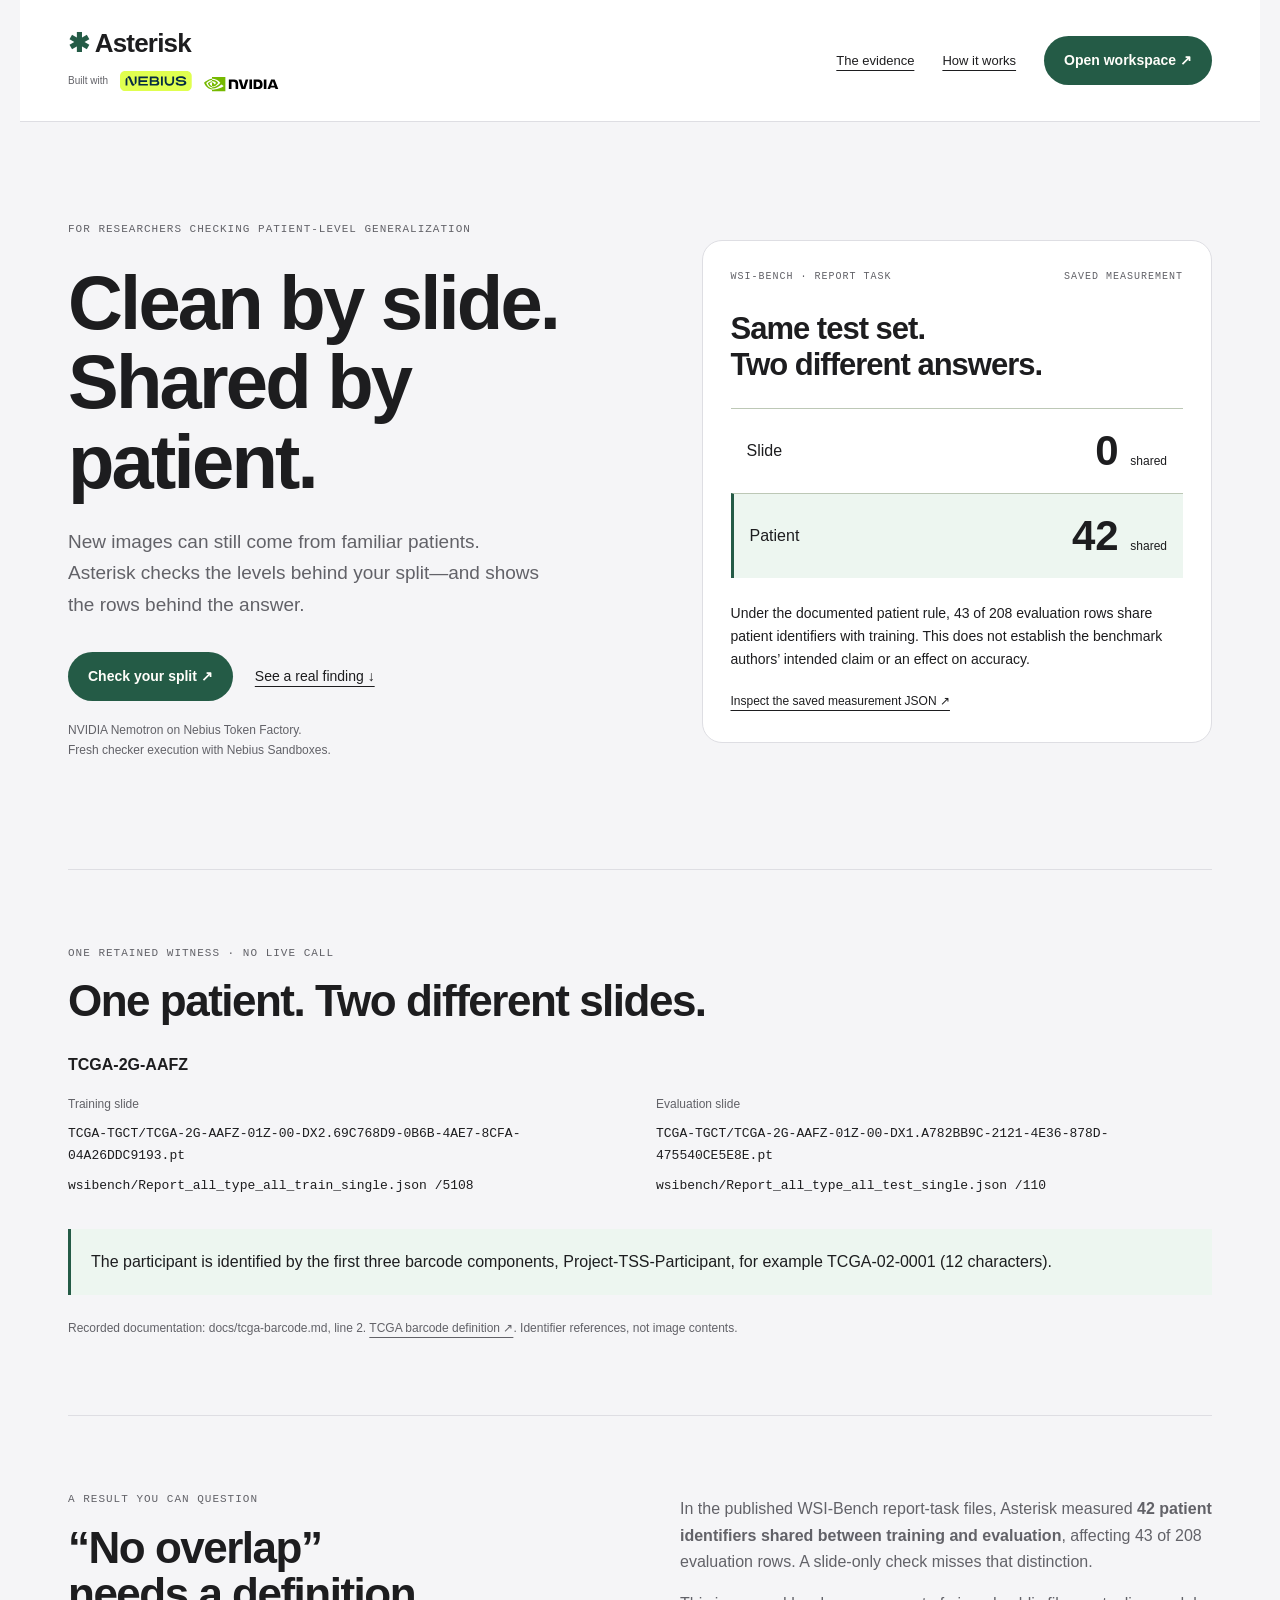
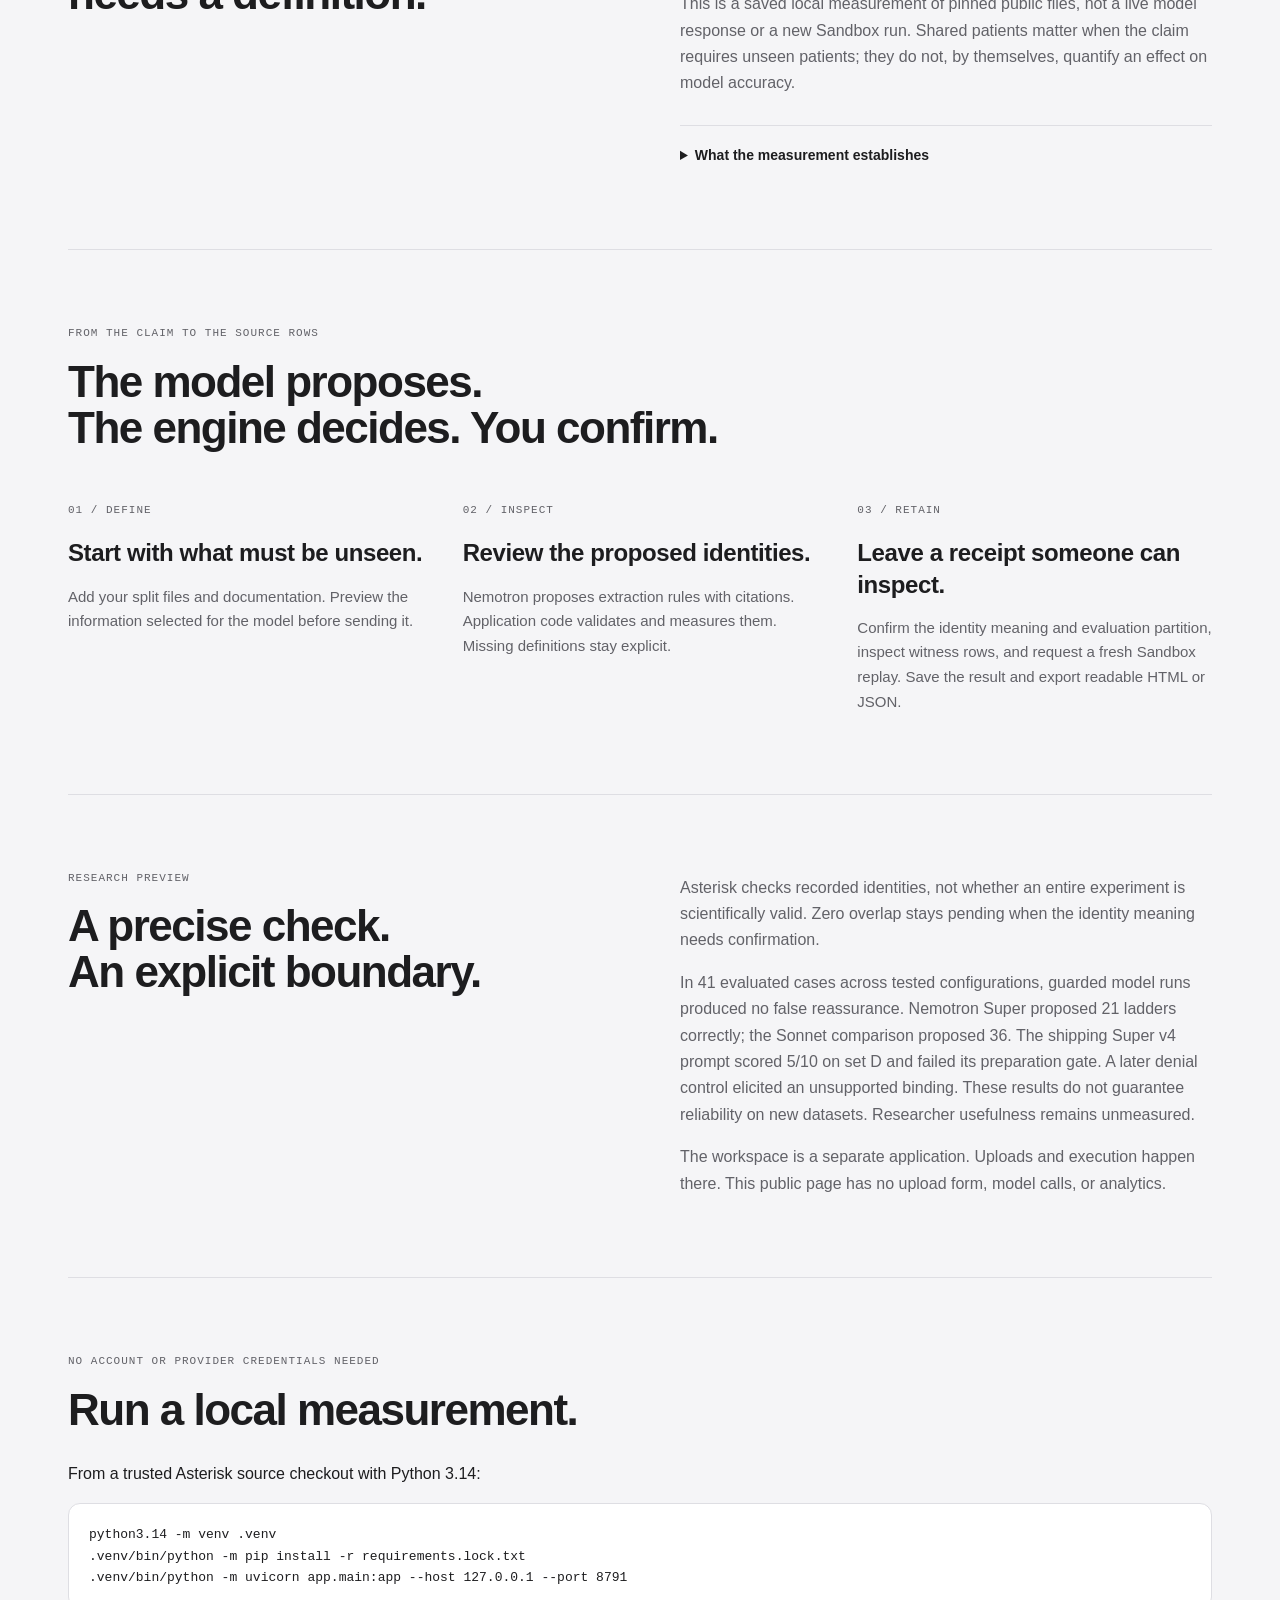
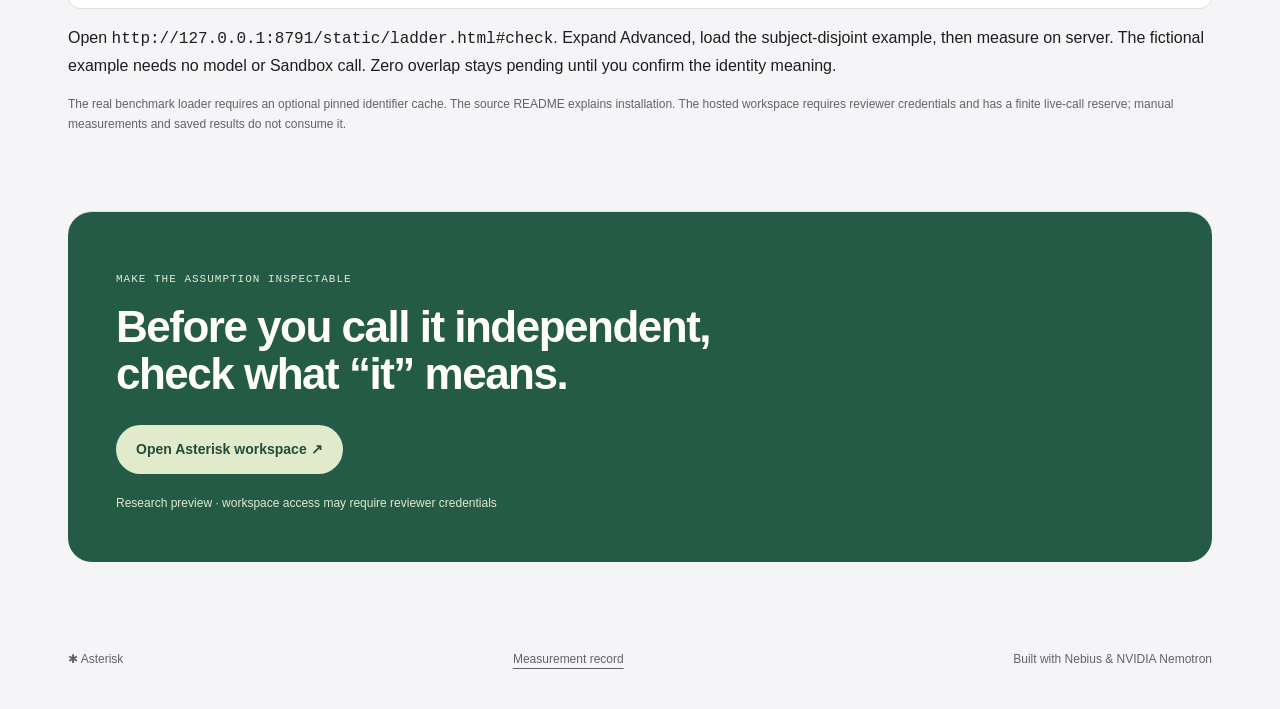
==== commit 17ecaa0c: "Add Nebius and NVIDIA marks to the public introduction" ====
--- a/site/index.html
+++ b/site/index.html
@@ -3,7 +3,7 @@
 <head><meta charset="utf-8"><meta name="viewport" content="width=device-width,initial-scale=1"><meta name="description" content="Asterisk measures which identity levels a research split actually holds out, with source-row evidence and inspectable receipts."><title>Asterisk — Clean by slide. Shared by patient.</title><link rel="stylesheet" href="site.css"></head>
 <body>
 <a class="skip" href="#main">Skip to content</a>
-<header><a class="brand" href="./"><span aria-hidden="true">✱</span> Asterisk</a><nav aria-label="Main navigation"><a href="#evidence">The evidence</a><a href="#how">How it works</a><a class="button" href="https://asterisk.gowthamsarveswaran.com/static/ladder.html#receipt">Open workspace ↗</a></nav></header>
+<header><div class="brand-lockup"><a class="brand" href="./"><span aria-hidden="true">✱</span> Asterisk</a><div class="technology-credit"><span>Built with</span><a href="https://nebius.com/" aria-label="Nebius"><img src="[data-uri]" alt="Nebius" width="72" height="20"></a><a href="https://www.nvidia.com/" aria-label="NVIDIA"><img src="[data-uri]" alt="NVIDIA" width="80" height="24"></a></div></div><nav aria-label="Main navigation"><a href="#evidence">The evidence</a><a href="#how">How it works</a><a class="button" href="https://asterisk.gowthamsarveswaran.com/static/ladder.html#receipt">Open workspace ↗</a></nav></header>
 <main id="main">
 <section class="hero">
 <div><p class="eyebrow">For researchers checking patient-level generalization</p><h1>Clean by slide.<br>Shared by patient.</h1><p class="lede">New images can still come from familiar patients. Asterisk checks the levels behind your split—and shows the rows behind the answer.</p><div class="actions"><a class="button" href="https://asterisk.gowthamsarveswaran.com/static/ladder.html#receipt">Check your split ↗</a><a href="#evidence">See a real finding ↓</a></div><p class="small">NVIDIA Nemotron on Nebius Token Factory.<br>Fresh checker execution with Nebius Sandboxes.</p></div>
--- a/site/site.css
+++ b/site/site.css
@@ -13,3 +13,5 @@
 @media(max-width:680px){h1{font-size:48px}.close{border-radius:20px}}
 
 .witness dl{display:grid;grid-template-columns:1fr 1fr;gap:32px}.witness dt{font-size:12px;color:var(--muted)}.witness dd{margin:8px 0;font:13px/1.7 monospace;overflow-wrap:anywhere}.witness blockquote{margin:24px 0;padding:20px;background:var(--pale);border-left:3px solid var(--green)}pre{white-space:pre-wrap;overflow-wrap:anywhere;padding:20px;background:#fff;border:1px solid var(--line);border-radius:12px;font-size:13px}code{overflow-wrap:anywhere}@media(max-width:680px){.witness dl{grid-template-columns:1fr;gap:20px}}
+
+.brand-lockup{display:grid;gap:10px}.technology-credit{display:flex;align-items:center;gap:12px;line-height:1}.technology-credit>span{font-size:10px;color:var(--muted)}.technology-credit a{display:inline-flex;align-items:center}.technology-credit img{display:block;object-fit:contain;max-width:none}@media(max-width:680px){header{gap:16px;flex-wrap:wrap}.technology-credit{gap:10px}nav{margin-left:auto}}
